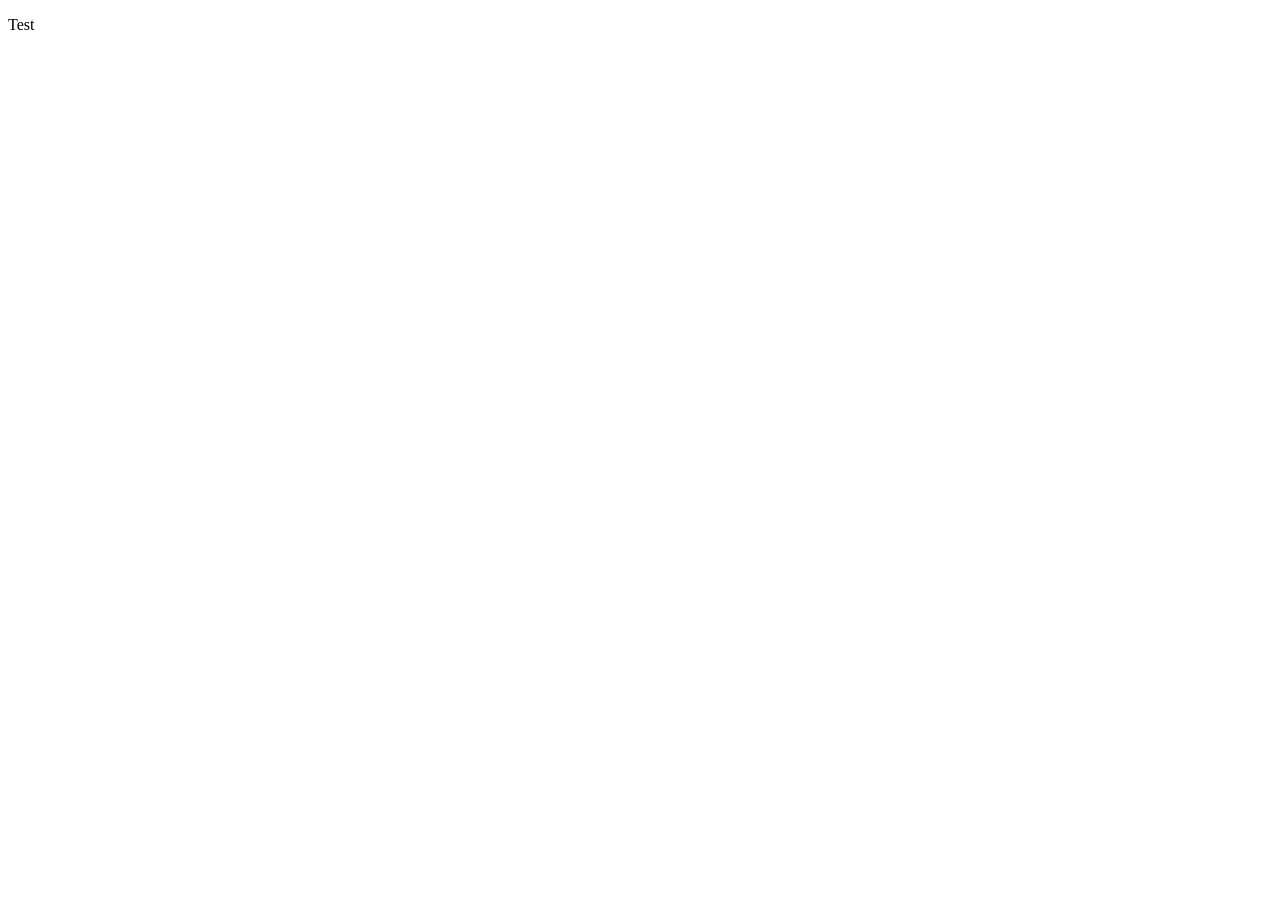
==== home.html @ bfc77b7d "+home.html" ====
<!DOCTYPE html>
<html lang="en">
<head>
    <meta charset="UTF-8">
    <meta name="viewport" content="width=device-width, initial-scale=1.0">
    <title>Document</title>
</head>
<body>
    <p>Test</p>
</body>
</html>
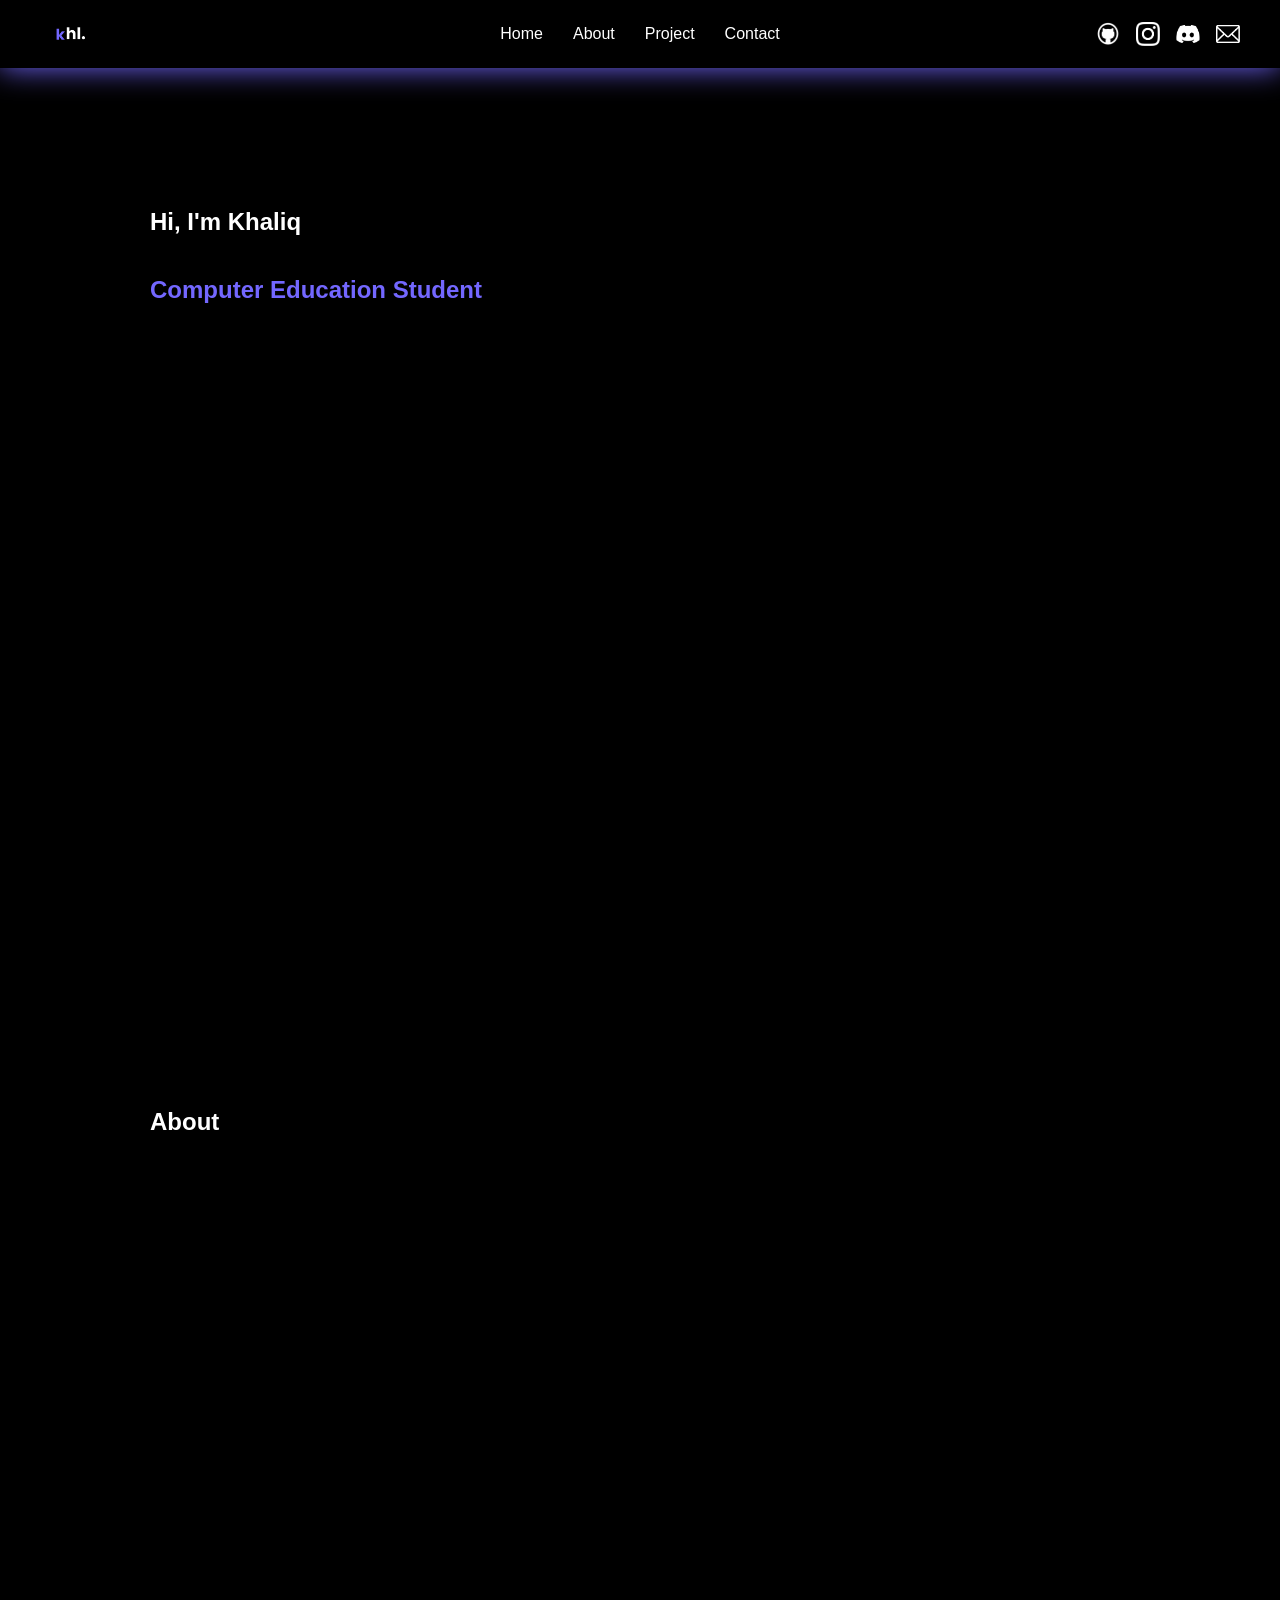
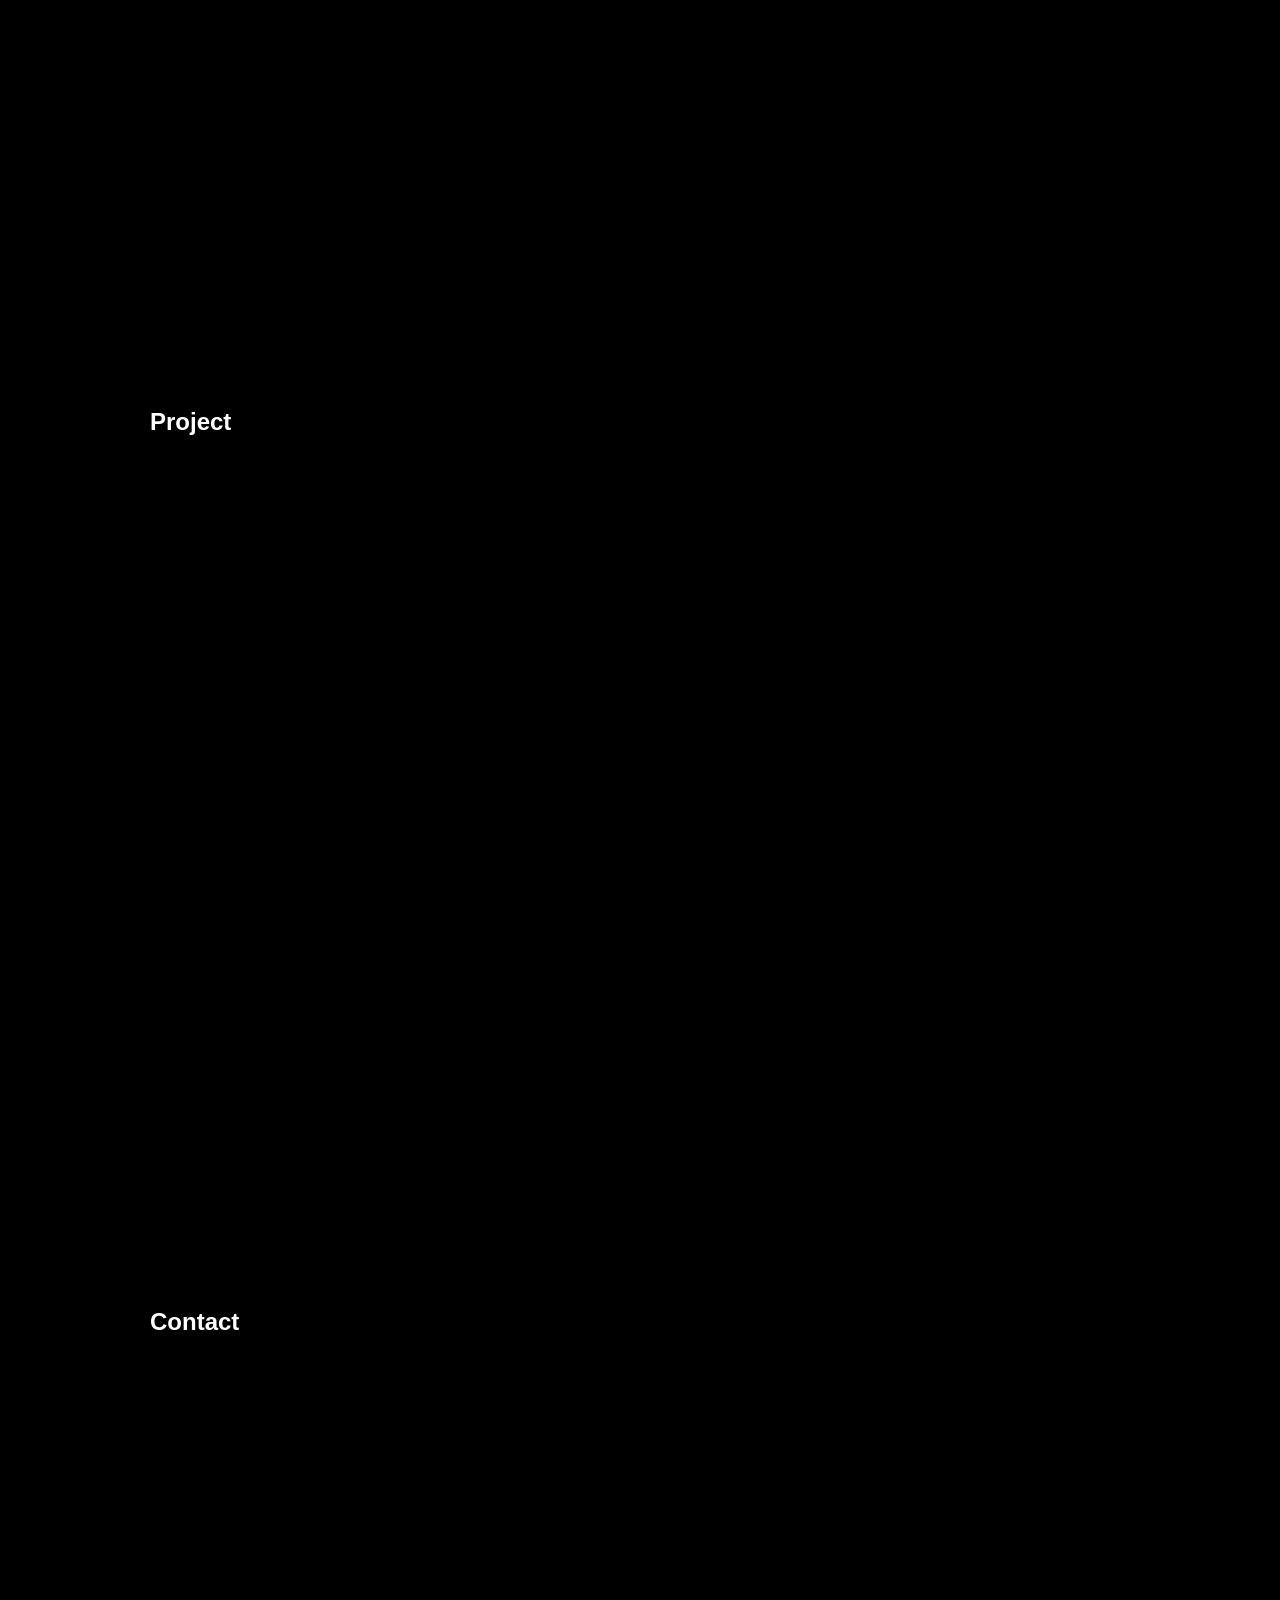
==== commit 0012b1a8: "+content,CSS" ====
--- a/home.html
+++ b/home.html
@@ -3,9 +3,50 @@
 <head>
     <meta charset="UTF-8">
     <meta name="viewport" content="width=device-width, initial-scale=1.0">
-    <title>Document</title>
+    <title>Home</title>
+    <link rel="stylesheet" href="style.css">
 </head>
 <body>
-    <p>Test</p>
+
+    <!-- Navigasi -->
+    <header class="navbar">
+        <a href="home.html" class="logo">
+            <img src="KHL.png" alt="khl.">
+        </a>
+
+        <nav class="menu">
+            <a href="#home">Home</a>
+            <a href="#about">About</a>
+            <a href="#project">Project</a>
+            <a href="#contact">Contact</a>
+        </nav>
+
+        <div class="sosial">
+            <a href="https://github.com/mhmmdkhliqa" target="_blank">
+                <img src="GB.png" alt="Github">
+            </a>
+            <a href="https://www.instagram.com/mhmmdkhliqa?stkn=eWN3NmduZDRxdG05" target="_blank">
+                <img src="ig.png" alt="Instagram">
+            </a>
+            <a href="https://discord.com/users/1556147235950166108" target="_blank">
+                <img src="dc.png" alt="Discord">
+            </a>
+            <a href="mailto:mhmmdkhliqa@gmail.com">
+                <img src="email.png" alt="Email">
+            </a>
+        </div>
+    </header>
+
+    <section id="home">
+        <h1>Hi, I'm Khaliq</h1>
+        <h2 class="warna">
+            Computer Education Student
+        </h2>
+    </section>
+
+    <section id="about"><h2>About</h2></section>
+    <section id="project"><h2>Project</h2></section>
+    <section id="contact"><h2>Contact</h2></section>
+
 </body>
 </html>
--- a/style.css
+++ b/style.css
@@ -0,0 +1,75 @@
+*{box-sizing:border-box}
+html{scroll-behavior:smooth}
+
+body{
+  margin:0;
+  background: #000;;
+  color:white;
+  font-family:Arial, sans-serif;
+}
+
+a{color:white;text-decoration:none}
+
+.navbar{
+  position:sticky;
+  top:0;
+  z-index:100;
+  display:flex;
+  align-items:center;
+  padding:16px 40px;
+  background:#000;
+  box-shadow:0 0 30px #7367ff;
+}
+
+.logo{
+  flex:1;
+  font-size:26px;
+  font-weight:bold;
+}
+
+.logo img{
+    height: 36px;
+    width: auto;
+    display: block;
+}
+
+
+.menu{
+  display:flex;
+  gap:30px;
+}
+.menu a:hover{color:#7367ff}
+
+.sosial{
+  flex:1;
+  display:flex;
+  justify-content:flex-end;
+  align-items:center;
+  gap:16px;
+}
+.sosial img{
+  width:24px;
+  height:24px;
+  object-fit:contain;
+  display:block;
+  transition: 0.3s;
+}
+
+.sosial a:hover img{
+    transform: translateY(-3px);
+    filter:brightness(0) saturate(100%) invert(45%) sepia(70%) saturate(3000%) hue-rotate(225deg) brightness(105%);
+}
+
+
+section{
+  min-height:100vh;
+  display:flex;
+  flex-direction:column;
+  justify-content:flex-start;
+  align-items:flex-start;
+  text-align:center;
+  padding: 120px 150px;
+}
+
+
+.warna{color: #7367ff;}
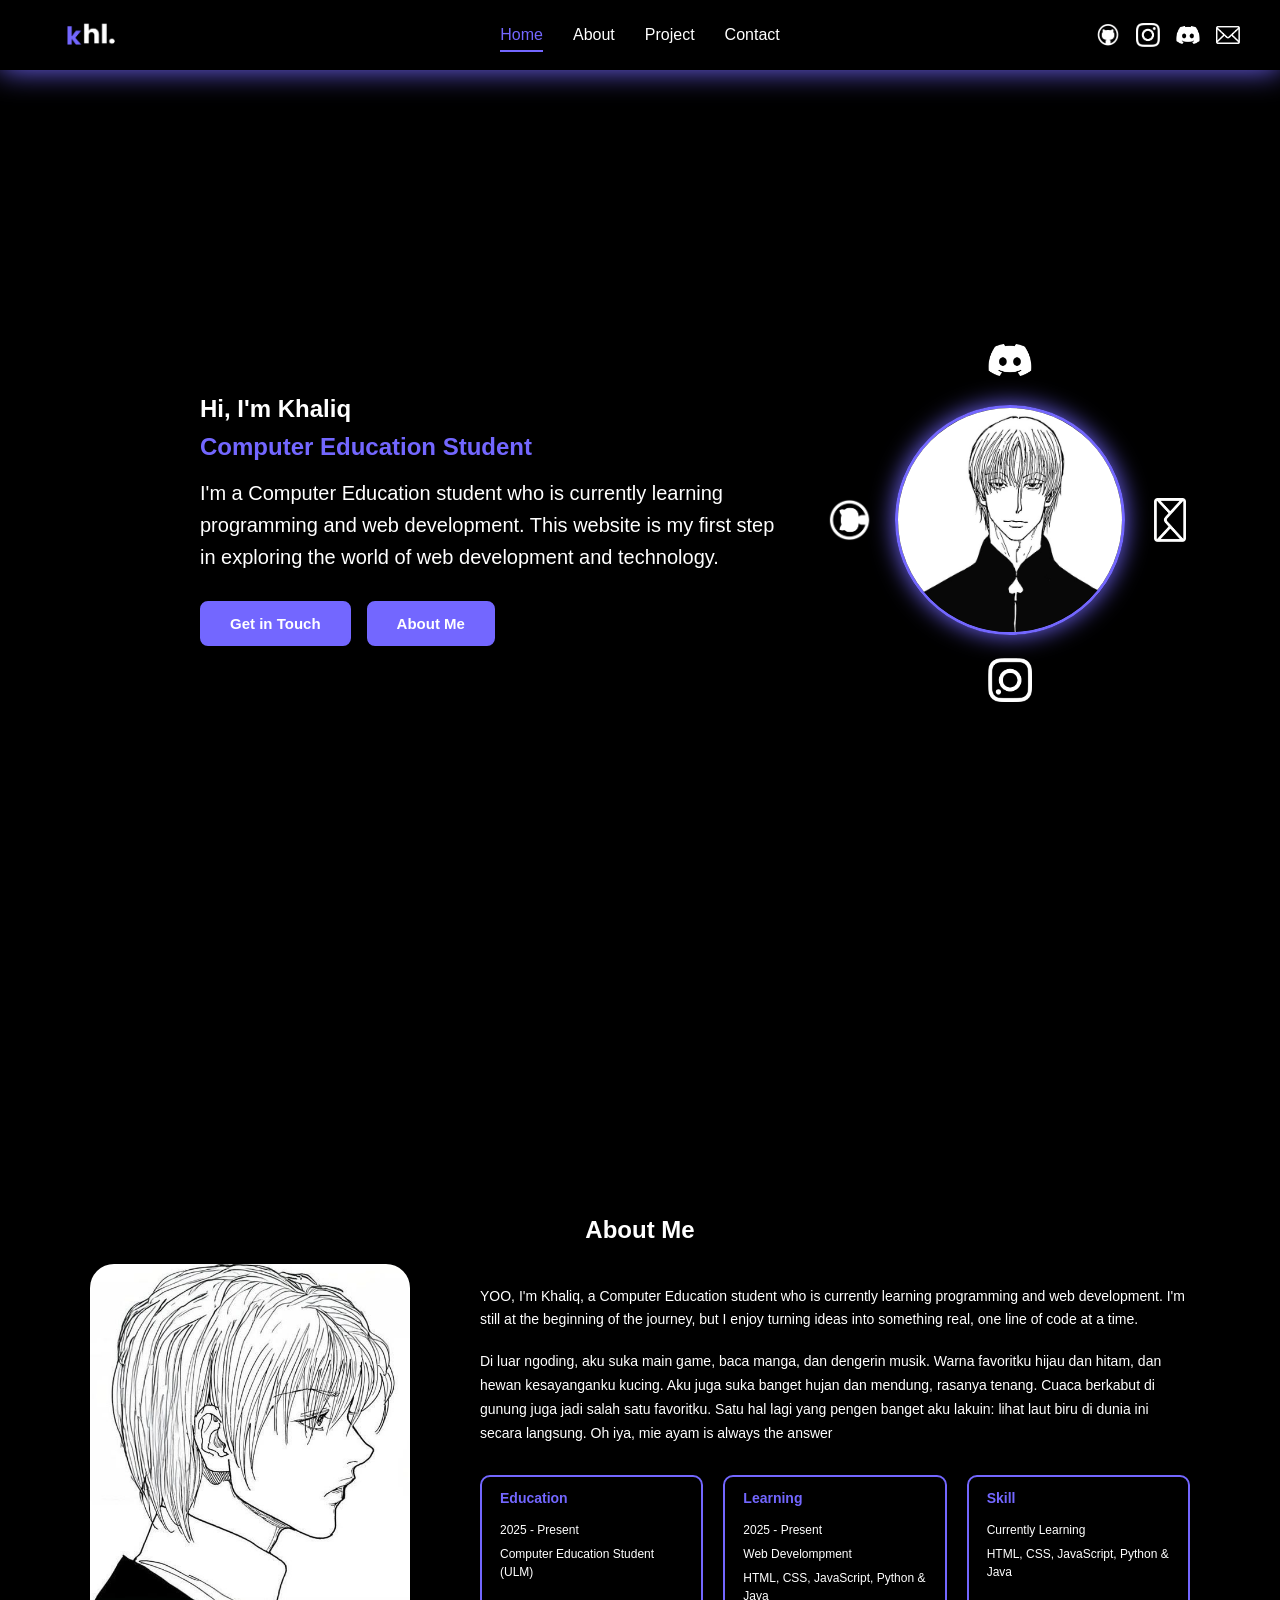
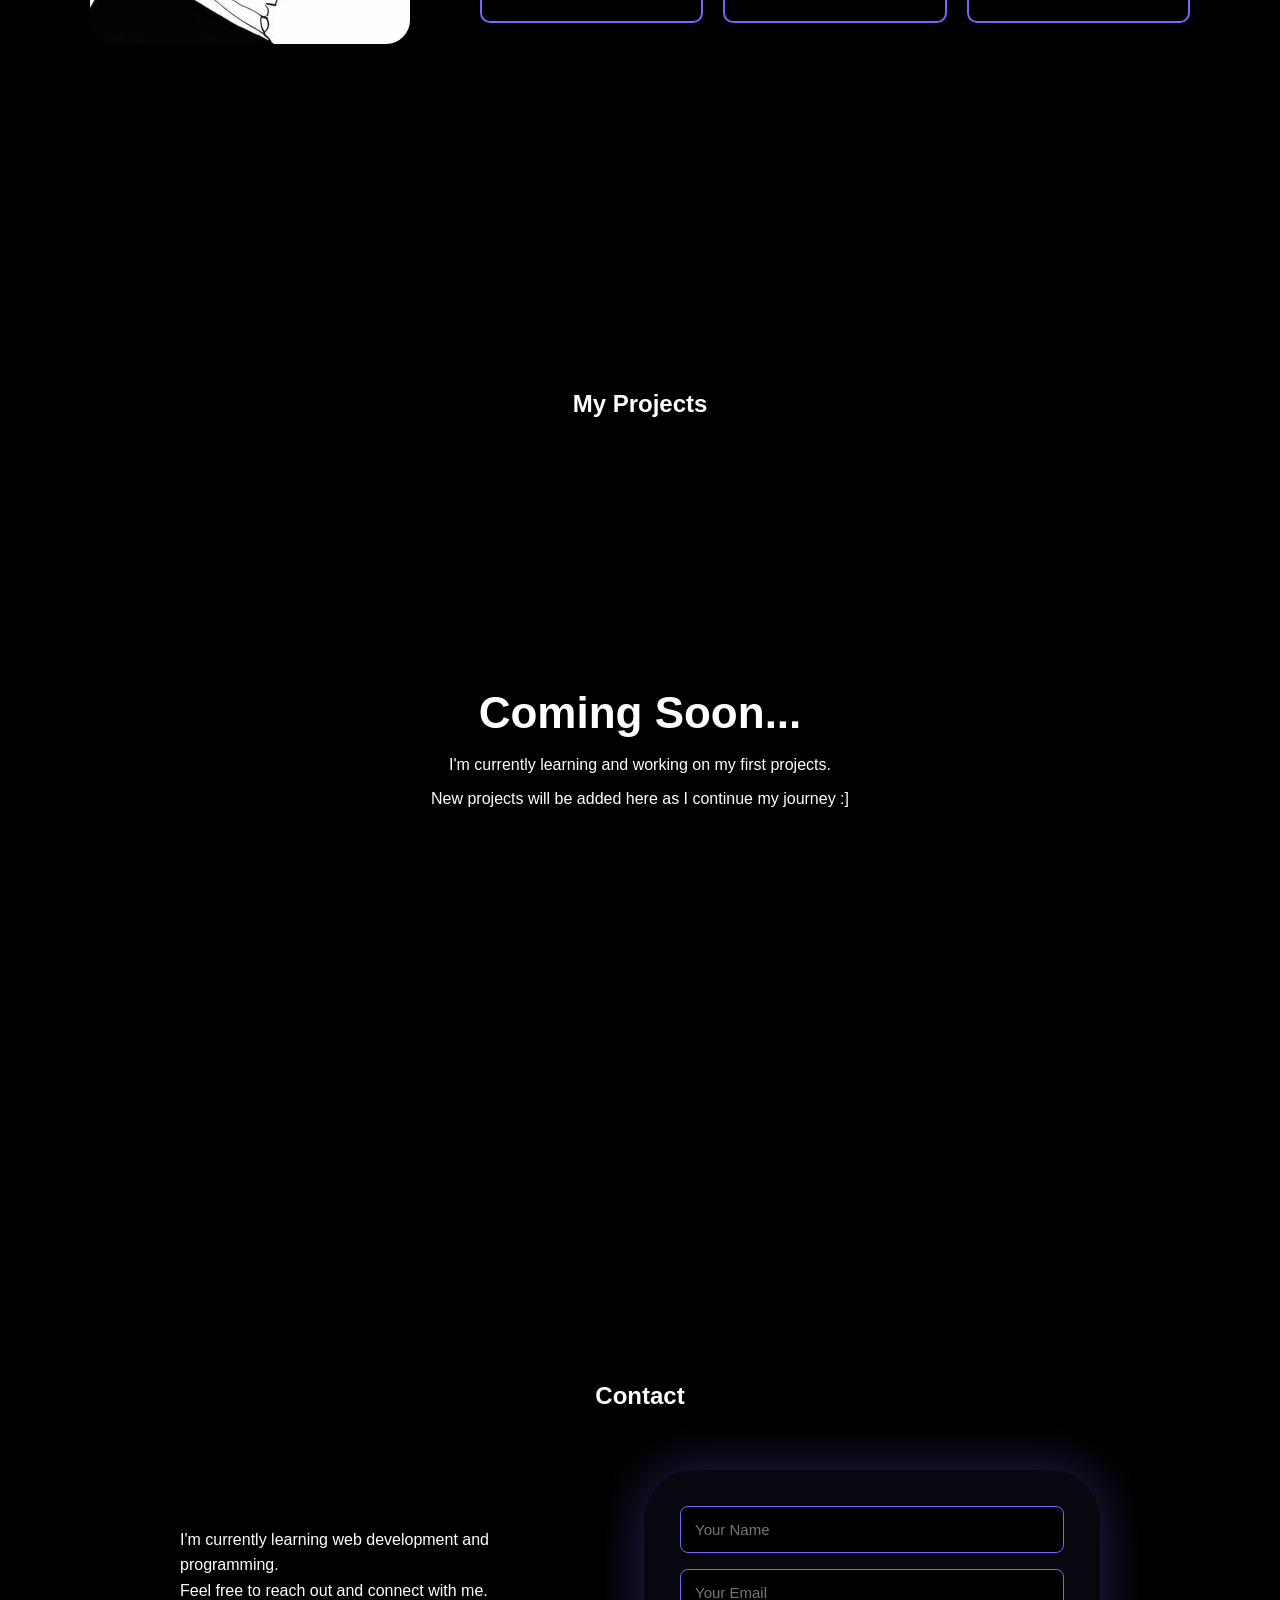
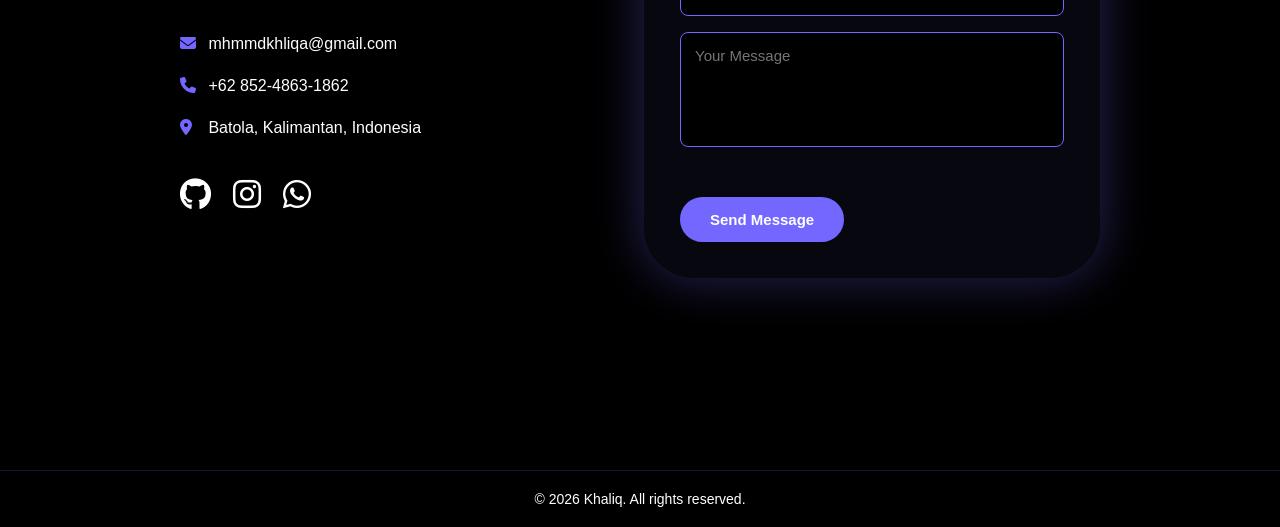
==== commit 08a81949: "+content, JS" ====
--- a/home.html
+++ b/home.html
@@ -5,12 +5,13 @@
     <meta name="viewport" content="width=device-width, initial-scale=1.0">
     <title>Home</title>
     <link rel="stylesheet" href="style.css">
+    <link rel="stylesheet" href="https://cdnjs.cloudflare.com/ajax/libs/font-awesome/6.5.1/css/all.min.css">
 </head>
 <body>
-
-    <!-- Navigasi -->
+    <!--Home-->
+    <!--navigasi-->
     <header class="navbar">
-        <a href="home.html" class="logo">
+        <a href="#home" class="logo">
             <img src="KHL.png" alt="khl.">
         </a>
 
@@ -21,6 +22,7 @@
             <a href="#contact">Contact</a>
         </nav>
 
+        <!--ikon-->
         <div class="sosial">
             <a href="https://github.com/mhmmdkhliqa" target="_blank">
                 <img src="GB.png" alt="Github">
@@ -37,16 +39,151 @@
         </div>
     </header>
 
+    <!--home-->
     <section id="home">
-        <h1>Hi, I'm Khaliq</h1>
-        <h2 class="warna">
-            Computer Education Student
-        </h2>
+        <div class="teks">
+            <h1>Hi, I'm Khaliq</h1>
+            <h2 class="warna">Computer Education Student</h2>
+
+            <p class="deskripsi">
+                I'm a Computer Education student who is currently learning programming and web development.
+                This website is my first step in exploring the world of web development and technology.
+            </p>
+
+            <div class="tombol">
+                <a href="#contact" class="btn btn-getintouch">Get in Touch</a>
+                <a href="#about" class="btn btn-about">About Me</a>
+            </div>
+        </div>
+
+        <!--profil-->
+        <!--animasi mutar(dapet di AI T_T)-->
+        <div class="orbit">
+            <img src="gwh.png" alt="myprofil" class="foto">
+
+            <div class="bola">
+                <div class="slot" style="--a:0deg">
+                    <a href="https://discord.com/users/1556147235950166108" target="_blank" class="ico">
+                        <img src="dc.png" alt="discord">
+                    </a>
+                </div>
+
+                <div class="slot" style="--a:90deg">
+                    <a href="mailto:mhmmdkhliqa@gmail.com" class="ico">
+                        <img src="email.png" alt="email">
+                    </a>
+                </div>
+
+                <div class="slot" style="--a:180deg">
+                    <a href="https://www.instagram.com/mhmmdkhliqa?stkn=eWN3NmduZDRxdG05" target="_blank" class="ico">
+                        <img src="ig.png" alt="instagram">
+                    </a>
+                </div>
+
+                <div class="slot" style="--a:270deg">
+                    <a href="https://github.com/mhmmdkhliqa" target="_blank" class="ico">
+                        <img src="GB.png" alt="github">
+                    </a>
+                </div>
+            </div>
+        </div>
     </section>
 
-    <section id="about"><h2>About</h2></section>
-    <section id="project"><h2>Project</h2></section>
-    <section id="contact"><h2>Contact</h2></section>
 
+    <!--About Me-->
+    <section id="about">
+        <h1 class="judul">About Me</h1>
+            <div class="about-isi muncul-nanti">
+                <img src="hhk.jpg" alt="gwh" class="about-foto">
+                <div class="about-teks">
+                    <p>
+                        YOO, I'm Khaliq, a Computer Education student who is currently learning
+                        programming and web development. I'm still at the beginning of the journey,
+                        but I enjoy turning ideas into something real, one line of code at a time.
+                    </p>
+                    <p>
+                        Di luar ngoding, aku suka main game, baca manga, dan dengerin musik.
+                        Warna favoritku hijau dan hitam, dan hewan kesayanganku kucing. Aku juga
+                        suka banget hujan dan mendung, rasanya tenang. Cuaca berkabut di gunung
+                        juga jadi salah satu favoritku. Satu hal lagi yang pengen banget aku lakuin:
+                        lihat laut biru di dunia ini secara langsung. Oh iya, mie ayam is always
+                        the answer
+                    </p>
+
+                    <div class="kartu-mini">
+                        <div>
+                            <h3>Education</h3>
+                            <p>2025 - Present</p>
+                            <p>Computer Education Student (ULM)</p>
+                        </div>
+
+                        <div>
+                            <h3>Learning</h3>
+                            <p>2025 - Present</p>
+                            <p>Web Develompment</p>
+                            <p>HTML, CSS, JavaScript, Python & Java</p>
+                        </div>
+
+                        <div>
+                            <h3>Skill</h3>
+                            <p>Currently Learning</p>
+                            <p>HTML, CSS, JavaScript, Python & Java</p>
+                        </div>
+                    </div>
+                </div>
+            </div>    
+    </section>
+
+    <!--project-->
+    <section id="project">
+        <h1 class="judul">My Projects</h1>
+
+        <div class="soon muncul-nanti">
+            <h3>Coming Soon<i>.</i><i>.</i><i>.</i></h3>
+            <p>I'm currently learning and working on my first projects.</p>
+            <p>New projects will be added here as I continue my journey :]</p>
+        </div>
+    </section>
+
+
+    <!--MY CONTAVT-->
+    <section id="contact">
+        <h1 class="judul">Contact</h1>
+
+        <div class="contact-isi muncul-nanti">
+            <div class="contact-info">
+                <p>
+                    I'm currently learning web development and programming.<br>
+                    Feel free to reach out and connect with me.
+                </p>
+
+                <ul class="daftar-kontak">
+                    <li><i class="fa-solid fa-envelope"></i> mhmmdkhliqa@gmail.com</li>
+                    <li><i class="fa-solid fa-phone"></i> +62 852-4863-1862</li>
+                    <li><i class="fa-solid fa-location-dot"></i> Batola, Kalimantan, Indonesia</li>
+                </ul>
+
+                <div class="ikon-kontak">
+                    <a href="https://github.com/mhmmdkhliqa" target="_blank"><i class="fa-brands fa-github"></i></a>
+                    <a href="https://www.instagram.com/mhmmdkhliqa" target="_blank"><i class="fa-brands fa-instagram"></i></a>
+                    <a href="https://wa.me/6285248631862" target="_blank"><i class="fa-brands fa-whatsapp"></i></a>
+                </div>
+            </div>
+
+            <form id="form-kontak" class="form">
+                <input type="text" id="nama" placeholder="Your Name">
+                <input type="email" id="email" placeholder="Your Email">
+                <textarea id="pesan" rows="5" placeholder="Your Message"></textarea>
+                <p id="info-form"></p>
+                <button type="submit" class="btn btn-getintouch">Send Message</button>
+            </form>
+        </div>
+    </section>
+
+
+    <footer class="footer">
+        <p>&copy; 2026 Khaliq. All rights reserved.</p>
+    </footer>
+    <script src="script.js"></script>
 </body>
 </html>
--- a/style.css
+++ b/style.css
@@ -3,44 +3,68 @@
 
 body{
   margin:0;
-  background: #000;;
+  background:#000;
   color:white;
   font-family:Arial, sans-serif;
 }
 
 a{color:white;text-decoration:none}
 
+/*navbar*/
 .navbar{
   position:sticky;
   top:0;
   z-index:100;
   display:flex;
   align-items:center;
-  padding:16px 40px;
+  padding:5px 40px;
   background:#000;
   box-shadow:0 0 30px #7367ff;
 }
 
 .logo{
+  order:1;
   flex:1;
   font-size:26px;
   font-weight:bold;
 }
 
 .logo img{
-    height: 36px;
-    width: auto;
-    display: block;
-}
-
-
+  height:60px;
+  width:auto;
+  display:block;
+}
+
+/*menu*/
 .menu{
+  order:2;
   display:flex;
   gap:30px;
 }
-.menu a:hover{color:#7367ff}
-
+
+.menu a{
+  position:relative;
+  padding:4px 0;
+  transition:0.3s;
+}
+
+.menu a::after{
+  content:"";
+  position:absolute;
+  left:0; bottom:-4px;
+  width:0; height:2px;
+  background:#7367ff;
+  transition:0.3s;
+}
+.menu a:hover,
+.menu a.aktif{color:#7367ff}
+.menu a:hover::after,
+.menu a.aktif::after{width:100%}
+.menu a:active{transform:scale(0.92)}
+
+/*ikon di navbar*/
 .sosial{
+  order:3;
   flex:1;
   display:flex;
   justify-content:flex-end;
@@ -52,24 +76,405 @@
   height:24px;
   object-fit:contain;
   display:block;
-  transition: 0.3s;
+  transition:0.3s;
 }
 
 .sosial a:hover img{
-    transform: translateY(-3px);
-    filter:brightness(0) saturate(100%) invert(45%) sepia(70%) saturate(3000%) hue-rotate(225deg) brightness(105%);
-}
-
-
+  transform:translateY(-3px);
+  filter:brightness(0) saturate(100%) invert(45%) sepia(70%) saturate(3000%) hue-rotate(225deg) brightness(105%);
+}
+
+/*section, default rata tengah */
 section{
   min-height:100vh;
   display:flex;
   flex-direction:column;
+  justify-content:center;
+  align-items:center;
+  text-align:center;
+  padding:100px 80px;
+}
+
+/*home*/
+#home{
+  flex-direction:row;
+  justify-content:space-between;
+  align-items:center;
+  gap:40px;
+  padding: 100px 80px 100px 200px;
+}
+
+/*teks rata tengah */
+.teks{
+  flex:1;
+  text-align:left;
+}
+
+/*jarak h1 dan h2*/
+#home h1{
+  margin:0 0 10px;
+}
+#home h2{
+  margin:0;
+}
+
+.warna{color:#7367ff}
+
+.deskripsi{
+  text-align:left;
+  max-width:650px;
+  margin:16px 0 0;
+  line-height:1.6;
+  color:#fff;
+  font-size:20px;
+}
+
+/*tombol*/
+.tombol{
+  display:flex;
   justify-content:flex-start;
-  align-items:flex-start;
+  gap:16px;
+  margin-top:28px;
+}
+
+.btn{
+  padding:12px 28px;
+  border-radius:8px;
+  font-weight:bold;
+  font-size:15px;
+  transition:0.3s;
+}
+
+.btn-getintouch,
+.btn-about{
+  background:#7367ff;
+  color:#fff;
+  border:2px solid #7367ff;
+}
+
+.btn-getintouch:hover,
+.btn-about:hover{
+  box-shadow:0 0 18px #7367ff;
+  transform:translateY(-3px);
+}
+
+/*area orbit*/
+.orbit{
+  position:relative;
+  width:380px;
+  height:380px;
+  flex-shrink:0;
+}
+
+/*my profil*/
+.foto{
+  position:absolute;
+  top:50%; left:50%;
+  width:230px;
+  height:230px;
+  margin:-115px 0 0 -115px;
+  border-radius:50%;
+  object-fit:cover;
+  border:3px solid #7367ff;
+  box-shadow:0 0 25px #7367ff;
+}
+
+/*lapisan 1, seluruh ikon mengorbit*/
+.bola{
+  position:absolute;
+  inset:0;
+  animation:putar 14s linear infinite;
+}
+
+/*lapisan 2, sudut awal tiap ikon*/
+.slot{
+  position:absolute;
+  top:50%; left:50%;
+  width:0; height:0;
+  transform:rotate(var(--a));
+}
+
+/*lapisan 3, jarak 160px dari pusat (top = -(160 + 22)), diputar balik agar tegak (PAKAI AI INI PAAAA) */
+.ico{
+  position:absolute;
+  left:-22px;
+  top:-182px;
+  width:44px;
+  height:44px;
+  border-radius:50%;
+  display:block;
+  animation:putar-balik 14s linear infinite;
+  transition:background 0.3s, box-shadow 0.3s;
+}
+.ico img{
+  width:100%;
+  height:100%;
+  object-fit:contain;
+  display:block;
+}
+
+@keyframes putar{to{transform:rotate(360deg)}}
+@keyframes putar-balik{to{transform:rotate(-360deg)}}
+
+
+/*ungu saat dipencet*/
+.ico:hover,
+.ico:active{
+  background:#7367ff;
+  box-shadow:0 0 18px #7367ff;
+}
+
+/*tampilan hp*/
+@media (max-width:800px){
+  .kartu-mini{
+    flex-direction: column;
+  }
+  .contact-isi{
+    flex-direction:column;
+    gap:40px;
+  }
+  .contact-info{
+    text-align:center;
+  }
+  .daftar-kontak{
+    align-items:center;
+  }
+  .ikon-kontak{
+    justify-content:center
+  }
+  .form{
+    padding:24px;
+  }
+  .soon h3{
+    font-size: 30px;
+  }
+  .navbar{
+    flex-wrap:wrap;
+    padding:12px 16px;
+    row-gap:10px;
+  }
+  .logo{
+    order:1;flex:1;
+  }
+  .logo img{
+    height:30px;
+  }
+  .sosial{
+    order:2;flex:0 0 auto;
+    gap:12px;
+  }
+  .sosial img{
+    width:22px;
+    height:22px
+  }
+  .menu{
+    order:3;
+    flex:0 0 100%;
+    justify-content:space-around;
+    gap:0;
+    font-size:14px;
+  }
+
+  section{
+    padding:100px 24px 40px;
+  }
+  #home{
+    flex-direction:column-reverse;
+    align-items:center;
+  }
+  .orbit{
+    transform:scale(0.8);
+  }
+}
+
+
+/*ABOUT ME*/
+.about-isi{
+  display:flex;
+  align-items:center;
+  gap:70px;
+  max-width:1100px;
+}
+
+.about-foto{
+  width:320px;
+  height:380px;
+  border-radius:24px;
+  object-fit:cover;
+  flex-shrink:0;
+}
+
+.about-teks{
+  flex:1;
+  text-align:left;
+  line-height:1.7;
+  font-size:14px;
+}
+.about-teks p{margin:0 0 18px}
+
+
+/*kartu mini isi dari about me*/
+.kartu-mini{
+  display:flex;
+  gap:20px;
+  margin-top:30px;
+}
+
+.kartu-mini div{
+  flex:1;
+  background:#000;
+  border:2px solid #7367ff;
+  border-radius:10px;
+  padding:10px 18px;
+  text-align:left;
+  transition:0.3s;
+}
+
+.kartu-mini div:hover{
+  box-shadow:0 0 18px #7367ff;
+  transform:translateY(-4px);
+}
+
+.kartu-mini h3{
+  margin:0 0 10px;
+  font-size:14px;
+  color:#7367ff;
+}
+
+.kartu-mini p{
+  margin:0 0 6px;
+  font-size:12px;
+  line-height:1.5;
+  color:#fff;
+}
+
+
+/*MY PROJECTTTT walau kosong*/
+.soon{
+  margin:auto 0;
   text-align:center;
-  padding: 120px 150px;
-}
-
-
-.warna{color: #7367ff;}+}
+
+.soon h3{
+  font-size:44px;
+  margin:0 0 14px;
+}
+
+.soon p{
+  margin:0 0 8px;
+  font-size:16px;
+  line-height:1.6;
+}
+
+/*titik berkedip (DAPET DARI AI)*/
+.soon i{
+  font-style:normal;
+  animation:kedip 1.4s infinite;
+}
+.soon i:nth-child(2){animation-delay:0.2s}
+.soon i:nth-child(3){animation-delay:0.4s}
+
+@keyframes kedip{
+  0%, 100%{opacity:0}
+  40%, 60%{opacity:1}
+}
+
+
+
+/*Contact Me*/
+.contact-isi{
+  display:flex;
+  align-items:center;
+  gap:80px;
+  margin-top: 40px;
+  max-width:920px;
+  width:100%;
+}
+
+.contact-info{
+  flex:1;
+  text-align:left;
+  line-height:1.6;
+}
+.contact-info p{margin:0 0 28px}
+
+.daftar-kontak{
+  list-style:none;
+  padding:0;
+  margin:0 0 30px;
+  display:flex;
+  flex-direction:column;
+  gap:16px;
+}
+.daftar-kontak i{
+  width:24px;
+  color:#7367ff;
+}
+
+.ikon-kontak{display:flex;gap:22px;font-size:32px}
+.ikon-kontak a{transition:0.3s}
+.ikon-kontak a:hover{color:#7367ff;transform:translateY(-4px)}
+
+/*kartu form*/
+.form{
+  flex:1;
+  display:flex;
+  flex-direction:column;
+  gap:16px;
+  padding:36px;
+  background:#07070f;
+  border-radius:50px;
+  box-shadow:0 0 50px rgba(115,103,255,0.35);
+}
+.form input,
+.form textarea{
+  background:#000;
+  border:1px solid #7367ff;
+  border-radius:8px;
+  padding:14px;
+  color:#fff;
+  font-size:15px;
+  font-family:inherit;
+  outline:none;
+  transition:0.3s;
+}
+.form input:focus,
+.form textarea:focus{
+  box-shadow:0 0 14px #7367ff;
+}
+.form textarea{
+  resize:none;
+}
+.form button{
+  align-self:flex-start;
+  border-radius:50px;
+  cursor:pointer;
+  font-family:inherit;
+}
+#info-form{
+  margin:0;
+  min-height:18px;
+  font-size:14px;
+  text-align:left;
+}
+
+/*footer*/
+.footer{
+  padding:20px;
+  text-align:center;
+  font-size:14px;
+  border-top:1px solid #1a1a2e;
+}
+.footer p{margin:0}
+
+
+/*JS*/
+.muncul-nanti{
+  opacity:0;
+  transform:translateY(40px);
+  transition:0.8s;
+}
+.muncul-nanti.muncul{
+  opacity:1;
+  transform:translateY(0);
+}
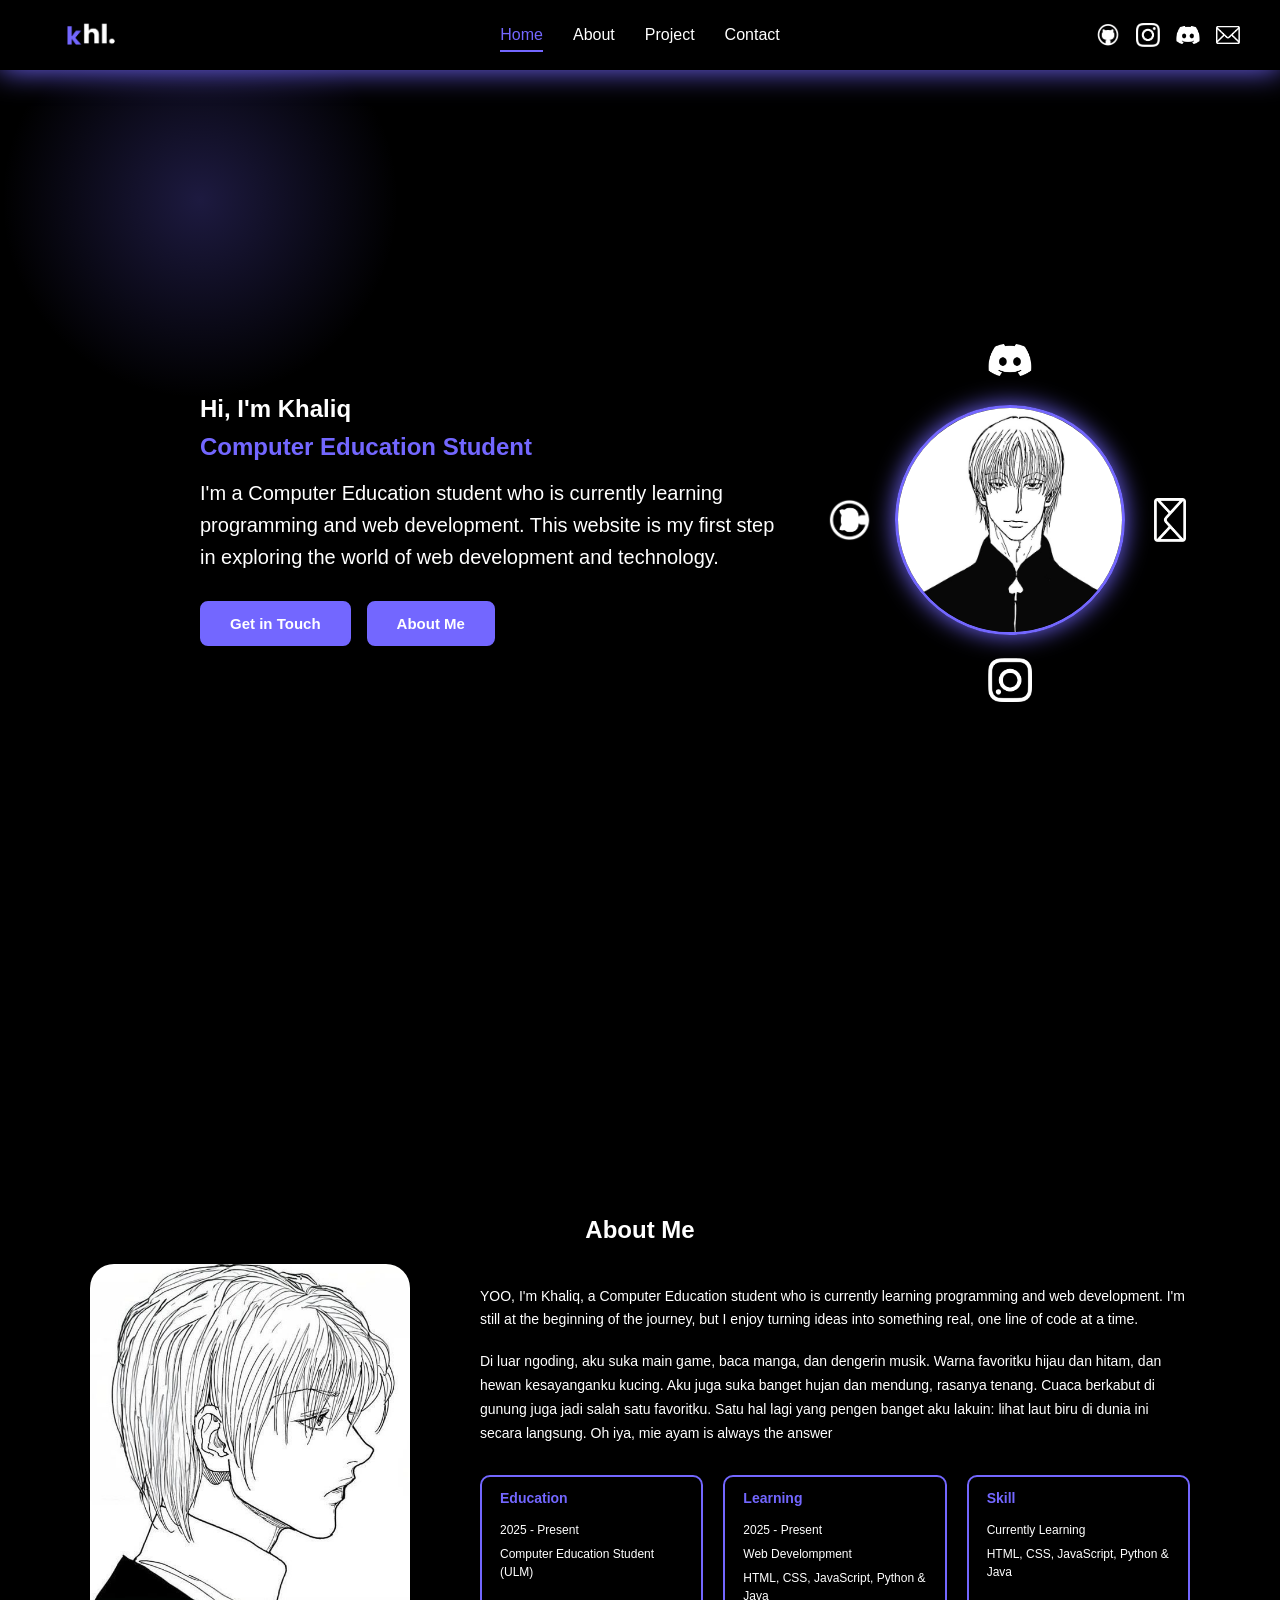
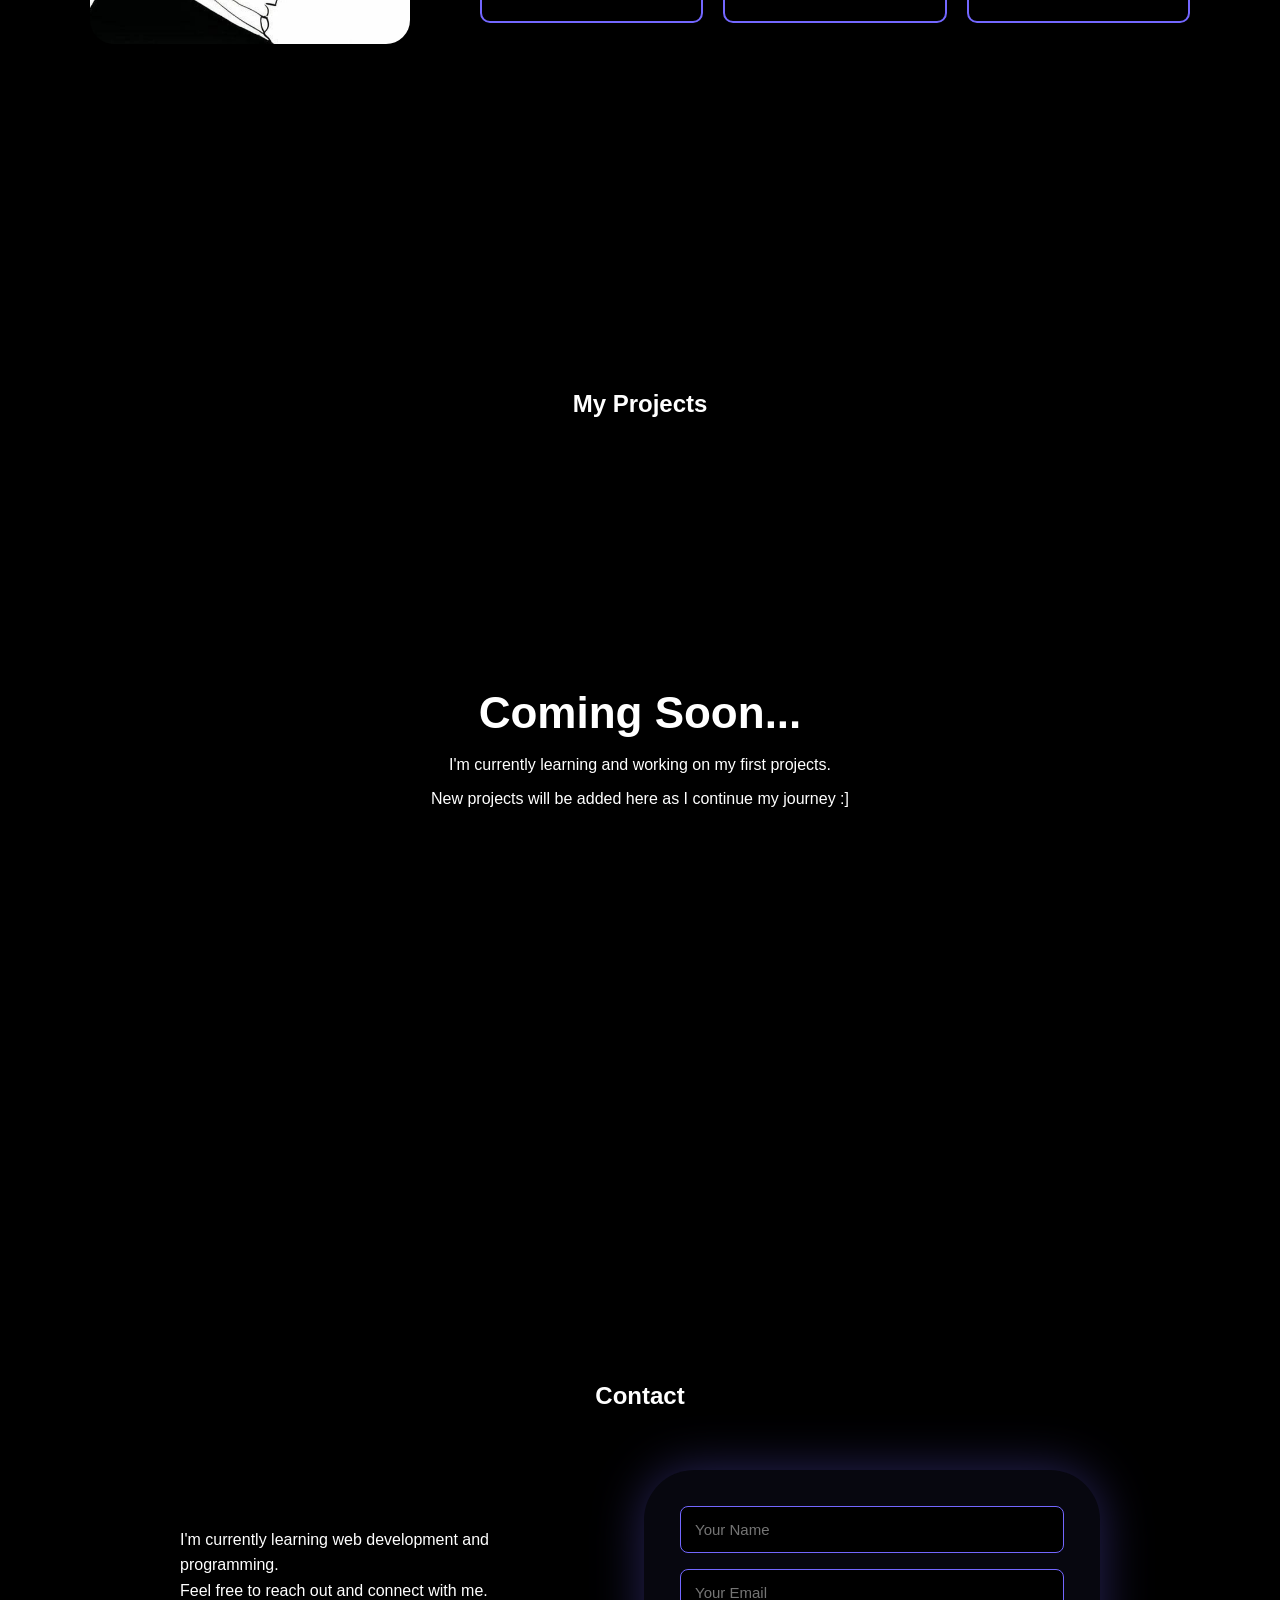
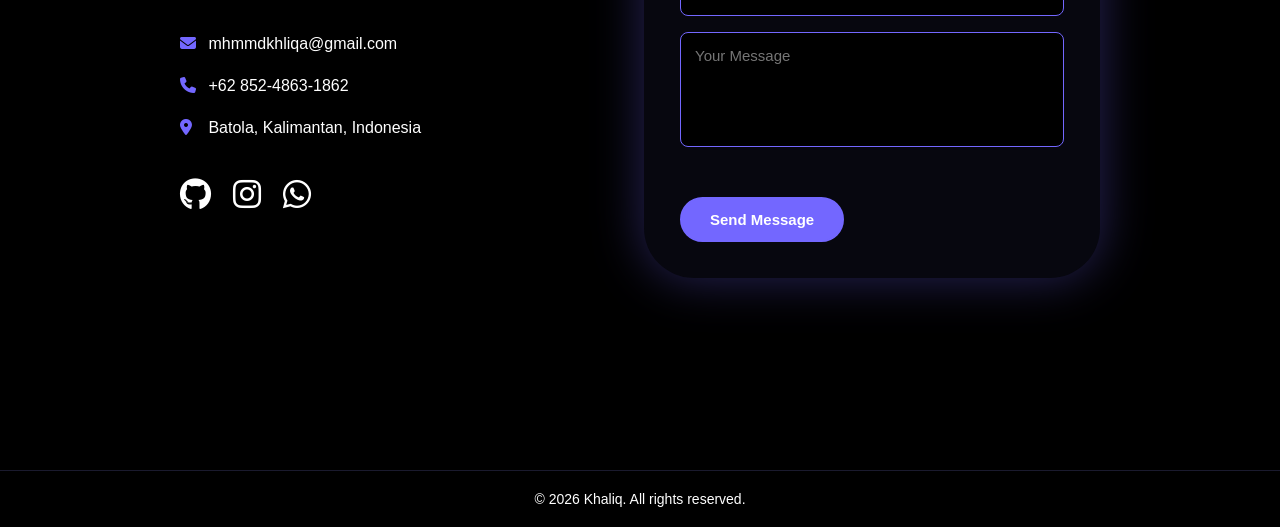
==== commit ac8f287e: "rev media" ====
--- a/home.html
+++ b/home.html
@@ -8,6 +8,7 @@
     <link rel="stylesheet" href="https://cdnjs.cloudflare.com/ajax/libs/font-awesome/6.5.1/css/all.min.css">
 </head>
 <body>
+    <div class="glow"></div>
     <!--Home-->
     <!--navigasi-->
     <header class="navbar">
--- a/style.css
+++ b/style.css
@@ -224,70 +224,6 @@
   box-shadow:0 0 18px #7367ff;
 }
 
-/*tampilan hp*/
-@media (max-width:800px){
-  .kartu-mini{
-    flex-direction: column;
-  }
-  .contact-isi{
-    flex-direction:column;
-    gap:40px;
-  }
-  .contact-info{
-    text-align:center;
-  }
-  .daftar-kontak{
-    align-items:center;
-  }
-  .ikon-kontak{
-    justify-content:center
-  }
-  .form{
-    padding:24px;
-  }
-  .soon h3{
-    font-size: 30px;
-  }
-  .navbar{
-    flex-wrap:wrap;
-    padding:12px 16px;
-    row-gap:10px;
-  }
-  .logo{
-    order:1;flex:1;
-  }
-  .logo img{
-    height:30px;
-  }
-  .sosial{
-    order:2;flex:0 0 auto;
-    gap:12px;
-  }
-  .sosial img{
-    width:22px;
-    height:22px
-  }
-  .menu{
-    order:3;
-    flex:0 0 100%;
-    justify-content:space-around;
-    gap:0;
-    font-size:14px;
-  }
-
-  section{
-    padding:100px 24px 40px;
-  }
-  #home{
-    flex-direction:column-reverse;
-    align-items:center;
-  }
-  .orbit{
-    transform:scale(0.8);
-  }
-}
-
-
 /*ABOUT ME*/
 .about-isi{
   display:flex;
@@ -477,4 +413,153 @@
 .muncul-nanti.muncul{
   opacity:1;
   transform:translateY(0);
+}
+
+/*glow*/
+.glow{
+  position:fixed;
+  top:0;
+  left:0;
+  width:400px;
+  height:400px;
+  border-radius:50%;
+  background:radial-gradient(circle, rgba(115,103,255,0.25), transparent 70%);
+  pointer-events:none;
+  z-index:0;
+  will-change:transform;
+}
+
+
+/*tampilan hape*/
+@media (max-width:800px){
+
+  .glow{
+    display:none;
+  }
+
+  /*navbar*/
+  .navbar{
+    flex-wrap:wrap;
+    padding:10px 16px;
+    row-gap:8px;
+  }
+
+  .logo{
+    order:1;
+    flex:1;
+  }
+
+  .logo img{
+    height:36px;
+  }
+
+  .sosial{
+    order:2;
+    flex:0 0 auto;
+    gap:12px;
+  }
+
+  .sosial img{
+    width:22px;
+    height:22px;
+  }
+
+  .menu{
+    order:3;
+    flex:0 0 100%;
+    justify-content:space-around;
+    gap:0;
+    font-size:14px;
+  }
+
+  /*section*/
+  section{
+    padding:90px 20px 40px;
+    min-height:auto;
+  }
+
+  /*home*/
+  #home{
+    flex-direction:column-reverse;
+    padding:90px 20px 40px;
+    gap:20px;
+  }
+
+  .teks{
+    text-align:center;
+  }
+
+  #home h1{
+    font-size:30px;
+  }
+
+  #home h2{
+    font-size:20px;
+  }
+
+  .deskripsi{
+    font-size:16px;
+    max-width:100%;
+    text-align:center;
+  }
+
+  .tombol{
+    justify-content:center;
+    flex-wrap:wrap;
+  }
+
+  .orbit{
+    transform:scale(0.75);
+    margin:-45px 0;
+  }
+
+  /*about*/
+  .about-isi{
+    flex-direction:column;
+    gap:30px;
+  }
+
+  .about-foto{
+    width:220px;
+    height:260px;
+  }
+
+  .about-teks{
+    text-align:center;
+    font-size:15px;
+  }
+
+  .kartu-mini{
+    flex-direction:column;
+    gap:12px;
+  }
+
+  /*project*/
+  .soon h3{
+    font-size:30px;
+  }
+
+  /*contact*/
+  .contact-isi{
+    flex-direction:column;
+    gap:40px;
+    margin-top:0;
+  }
+
+  .contact-info{
+    text-align:center;
+  }
+
+  .daftar-kontak{
+    align-items:center;
+  }
+
+  .ikon-kontak{
+    justify-content:center;
+  }
+
+  .form{
+    padding:22px;
+    border-radius:30px;
+  }
 }
